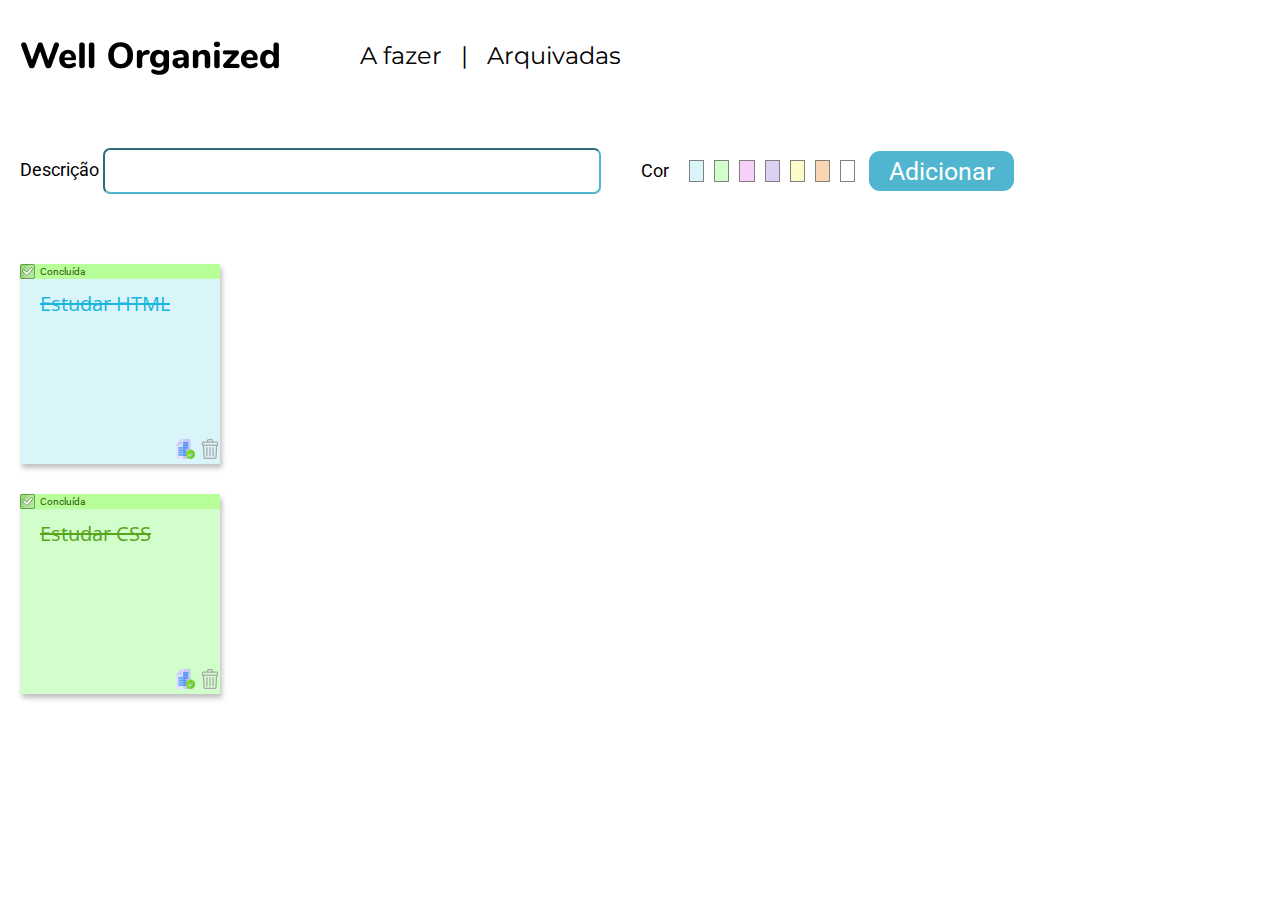
==== index.html @ be7ced45 "cards were formated with color, font-family, font-size  without using  flex box" ====
<!DOCTYPE html>
<html lang="pt-br">

<head>
    <title>Well Organized</title>

    <meta charset="UTF-8">
    <meta name="viewport" content="width=device-width, initial-scale=1.0">
    <link rel="icon" href="./public/assets/favicon.ico">

    <link rel="preconnect" href="https://fonts.googleapis.com">
    <link rel="preconnect" href="https://fonts.gstatic.com" crossorigin>
    <link href="https://fonts.googleapis.com/css2?family=Montserrat&display=swap" rel="stylesheet">

    <link rel="preconnect" href="https://fonts.googleapis.com">
    <link rel="preconnect" href="https://fonts.gstatic.com" crossorigin>
    <link href="https://fonts.googleapis.com/css2?family=Roboto:wght@500&display=swap" rel="stylesheet">
    <link rel="preconnect" href="https://fonts.googleapis.com">

    <link rel="preconnect" href="https://fonts.gstatic.com" crossorigin>
    <link href="https://fonts.googleapis.com/css2?family=Roboto&display=swap" rel="stylesheet">

    <link rel="preconnect" href="https://fonts.googleapis.com">
    <link rel="preconnect" href="https://fonts.gstatic.com" crossorigin>
    <link href="https://fonts.googleapis.com/css2?family=Open+Sans:wght@600&display=swap" rel="stylesheet">

    <link rel="stylesheet" href="/public/css/generic/reset.css">
    <link rel="stylesheet" href="/public/css/style.css">
    <link rel="stylesheet" href="/public/css/components/squares.css">
    
    <link rel="stylesheet" href="/public/css/components/cards.css">



</head>

<body>
    <header>
        <section class="menu">
            <div class="img-logo"><img src="public/assets/well-organized-logo.png"></div>

            <ul class="ul_menu">
                <li><a href="">A fazer</a></li>
                <li>|</li>
                <li><a href="">Arquivadas</a></li>
            </ul>

        </section>

        <section class="sub-menu">
            <ul class="ul_sub-menu">
                <p class="descript">Descrição <input type="text" class="inp-descript"></p>
                <p class="color">Cor</p>

                <div class="square-style">
                    <div class="square-style square1"></div>
                    <div class="square-style square2"></div>
                    <div class="square-style square3"></div>
                    <div class="square-style square4"></div>
                    <div class="square-style square5"></div>
                    <div class="square-style square6"></div>
                    <div class="square-style square7"></div>
                </div>

                <button class="btn-add">Adicionar</button>
            </ul>
        </section>

    </header>

    <main>
        <div class="card-style">
            <section class="card-style card1">
                <header>
                    <img src="./public/assets/checked.png" alt="">
                    <p>Concluída</p>
                </header>
                <main>
                    <section class="card-content"> 
                        Estudar HTML
                    </section>
                   
                </main>
                <footer>
                    <img src="./public/assets/archive-color.png" alt="">
                    <img src="./public/assets/trash-gray-scale.png" alt="">
                </footer>
            </section>

            <section class="card-style card2">
                <header>
                    <img src="./public/assets/checked.png" alt="">
                    <p>Concluída</p>
                </header>
                <main>
                    <section class="card-content">
                        Estudar CSS
                    </section>
                   
                </main>
                <footer>
                    <img src="./public/assets/archive-color.png" alt="">
                    <img src="./public/assets/trash-gray-scale.png" alt="">
                </footer>
            </section>
            
        </div>
    </main>
</body>

</html>
---- public/css/style.css ----
.menu{
    display: flex;
    flex-direction: row;
}

.img-logo{
    padding: 20px;
    margin-top: 5px;
    margin-bottom: 20px;
}

.ul_menu{
    margin: auto;
    margin-bottom: 60px;
    padding-right: 600px;
}

li, a{
    display: inline;
    padding: 5px;
    font-family: 'Montserrat', sans-serif;
    font-size: 24px;
    color: #000000;
    text-decoration: none;
}

p{
    font-family: 'Roboto', sans-serif;
    font-size: 18px;
}

.ul_sub-menu{
   display: flex;
   align-items: center;
   margin-bottom: 50px;
}

.descript{
    padding: 20px;
}

.color{
    padding: 20px;
}

.inp-descript{
    width: 490px;
    height: 40px;
    border-color: #50b6cf;
    border-radius: 7px;
}

.square-style{
    width: 20px;
    height: 20px;
    display: flex;
    align-items: center;
    justify-content: space-between;
    width: 13%;
} 

.btn-add{
    font-family: 'Roboto', sans-serif;
    font-size: 25px;
    color: #ffffff;
    border: none;
    width: 145px;
    height: 40px;
    background-color: #50b6cf;
    border-radius: 11px;
    cursor: pointer;
    margin-left: 14px;
}

main{
    margin-left: 20px;
}

.card-style {
    width: 200px;
    height: 200px;
    /*display: flex;*/
    /*justify-content: space-between;*/
    margin-bottom: 30px;
}

.card-style header{
    display: flex;
    background-color: #b8ff99;
    
}

.card-style header p{
    font-family: 'Roboto', sans-serif;
    font-size: 10px;
    color: #2b5a07;
    margin-top: 3px;
    margin-left: 5px;
}

.card-style footer{
    display: flex;
    justify-content: end;
    margin-top: 125px;
}

.card-style footer img{
   margin-left: 5px;
}
.card-style .card-content{
    font-family: 'Open Sans', sans-serif;
    font-size: 20px;
}

.card-style main .card-content{
    margin-top: 15px;
}

.card-style .card1 .card-content{
    color:  #19b5dc;
    text-decoration: line-through;
}

.card-style .card2 .card-content{
    color:  #58a51d;
    text-decoration: line-through;
}
---- public/css/components/squares.css ----
.square-style .square1{
    background-color: #daf5fa;
    border: solid 1.5px grey;
    margin-right: 10px;
}

.square-style .square2{
    background-color:#d1fecb;
    border: solid 1.5px grey;
    margin-right: 10px;
}

.square-style .square3{
    background-color: #f6d0f6;
    border: solid 1.5px grey;
    margin-right: 10px;
}

.square-style .square4{
    background-color:  #dcd0f3;
    border: solid 1.5px grey;
}

.square-style .square5{
    background-color: #fcfccb;
    border: solid 1.5px grey;
    margin-left: 10px;
}

.square-style .square6{
    background-color: #fbd4b4;
    border: solid 1.5px grey;
    margin-left: 10px;
}

.square-style .square7{
    background-color: #ffffff;
    border: solid 1.5px grey;
    margin-left: 10px;
}
---- public/css/components/cards.css ----
.card-style .card1{
    background-color: #daf5fa;
    box-shadow: 2px 4px 5px rgba(0, 0, 0, 0.25);
    display: inline-block;
}

.card-style .card2{
    background-color:#d1fecb;
    box-shadow: 2px 4px 5px rgba(0, 0, 0, 0.25);
    display: inline-block;
}
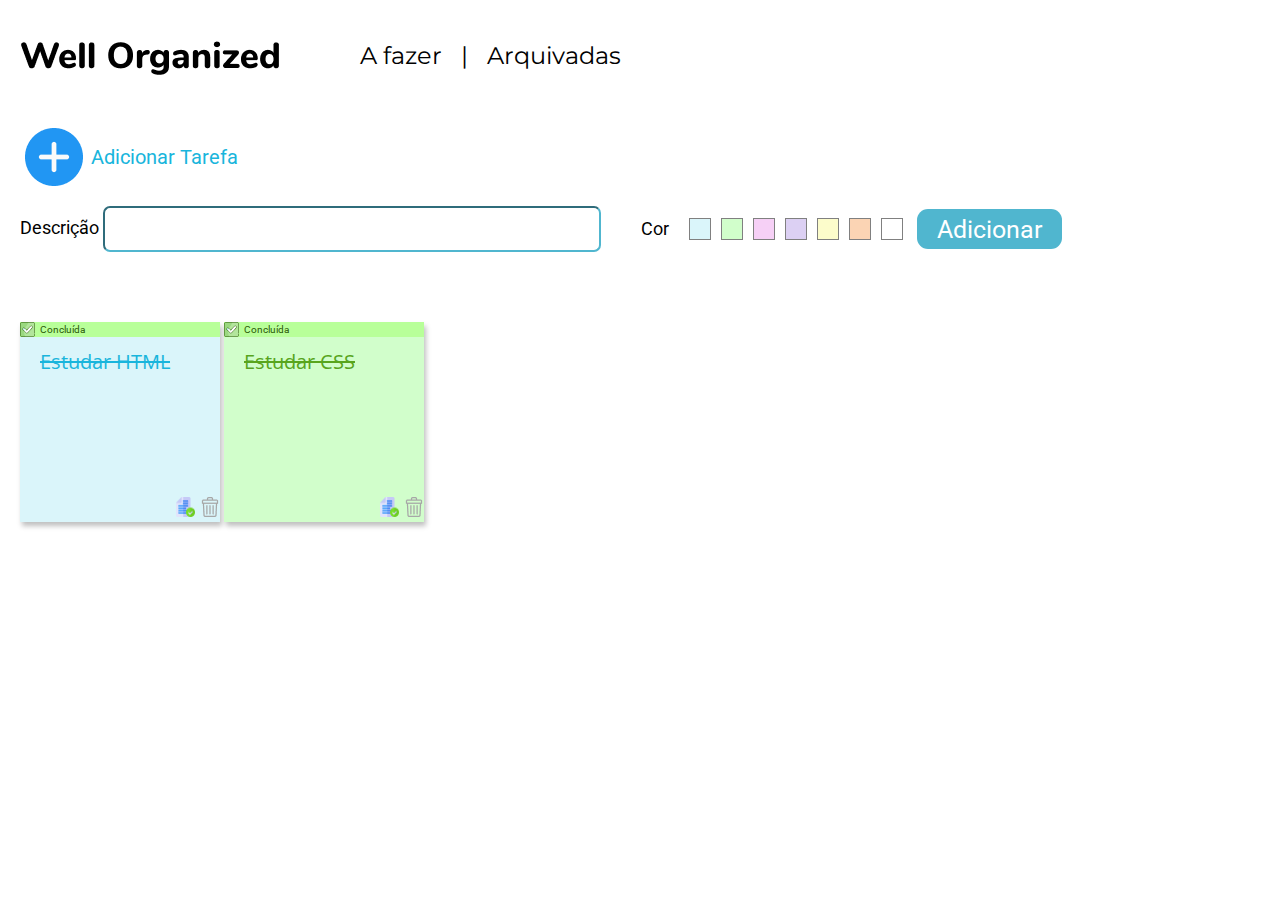
==== commit 7bfe298e: "added the button to add the task and the tag p Adicionar Tarefa" ====
--- a/index.html
+++ b/index.html
@@ -48,6 +48,10 @@
         </section>
 
         <section class="sub-menu">
+
+            <div class="task-add">
+                <img src="public/assets/task-add-icon.png"><p>Adicionar Tarefa</p>
+            </div>
             <ul class="ul_sub-menu">
                 <p class="descript">Descrição <input type="text" class="inp-descript"></p>
                 <p class="color">Cor</p>
--- a/public/css/style.css
+++ b/public/css/style.css
@@ -51,12 +51,9 @@
 }
 
 .square-style{
-    width: 20px;
-    height: 20px;
     display: flex;
     align-items: center;
     justify-content: space-between;
-    width: 13%;
 } 
 
 .btn-add{
@@ -79,8 +76,7 @@
 .card-style {
     width: 200px;
     height: 200px;
-    /*display: flex;*/
-    /*justify-content: space-between;*/
+    display: inline;
     margin-bottom: 30px;
 }
 
@@ -124,4 +120,19 @@
 .card-style .card2 .card-content{
     color:  #58a51d;
     text-decoration: line-through;
-}+}
+
+.task-add{
+    display: flex;
+    flex-direction: row;
+    align-items: center;
+    padding-left: 25px;
+}
+
+.task-add p{
+    font-family: 'Roboto', sans-serif;
+    font-size: 20px;
+    font-style: bold;
+    color: #19b5dc;
+    padding-left: 8px;
+}
--- a/public/css/components/squares.css
+++ b/public/css/components/squares.css
@@ -2,39 +2,53 @@
     background-color: #daf5fa;
     border: solid 1.5px grey;
     margin-right: 10px;
+    width: 20px;
+    height: 20px;
 }
 
 .square-style .square2{
     background-color:#d1fecb;
     border: solid 1.5px grey;
     margin-right: 10px;
+    width: 20px;
+    height: 20px;
 }
 
 .square-style .square3{
     background-color: #f6d0f6;
     border: solid 1.5px grey;
     margin-right: 10px;
+    width: 20px;
+    height: 20px;
 }
 
 .square-style .square4{
     background-color:  #dcd0f3;
     border: solid 1.5px grey;
+    width: 20px;
+    height: 20px;
 }
 
 .square-style .square5{
     background-color: #fcfccb;
     border: solid 1.5px grey;
     margin-left: 10px;
+    width: 20px;
+    height: 20px;
 }
 
 .square-style .square6{
     background-color: #fbd4b4;
     border: solid 1.5px grey;
     margin-left: 10px;
+    width: 20px;
+    height: 20px;
 }
 
 .square-style .square7{
     background-color: #ffffff;
     border: solid 1.5px grey;
     margin-left: 10px;
+    width: 20px;
+    height: 20px;
 }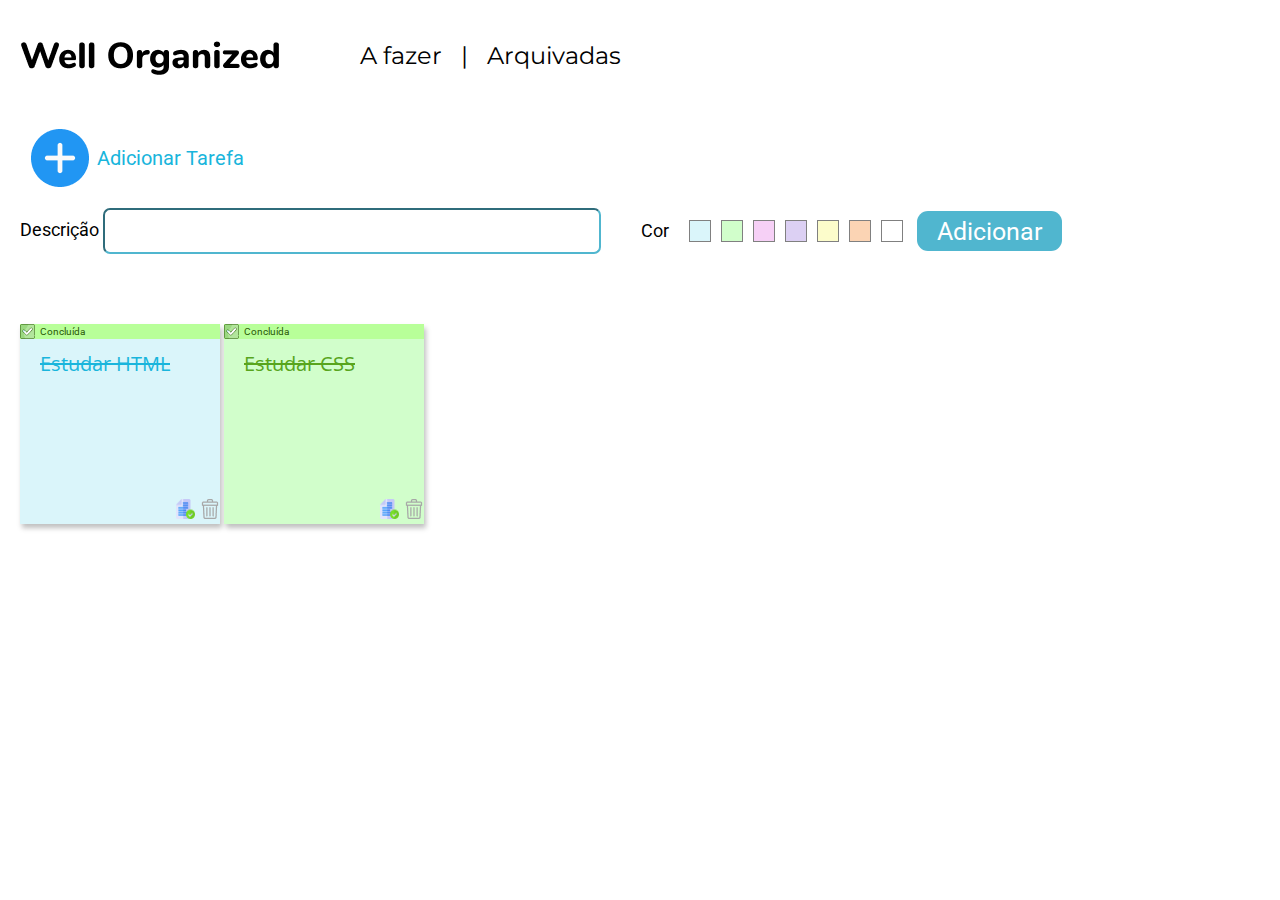
==== commit 944ddee4: "added the tag button to involve the image task-add-icon and the tag p Adicionar Tarefa, the button w" ====
--- a/index.html
+++ b/index.html
@@ -50,7 +50,7 @@
         <section class="sub-menu">
 
             <div class="task-add">
-                <img src="public/assets/task-add-icon.png"><p>Adicionar Tarefa</p>
+                <button id="btn-add"><img src="public/assets/task-add-icon.png"><p>Adicionar Tarefa</p></button>
             </div>
             <ul class="ul_sub-menu">
                 <p class="descript">Descrição <input type="text" class="inp-descript"></p>
--- a/public/css/style.css
+++ b/public/css/style.css
@@ -129,6 +129,15 @@
     padding-left: 25px;
 }
 
+#btn-add{
+    cursor: pointer;
+    border: none;
+    background-color: #ffffff;
+    display: flex;
+    flex-direction: row;
+    align-items: center;
+}
+
 .task-add p{
     font-family: 'Roboto', sans-serif;
     font-size: 20px;
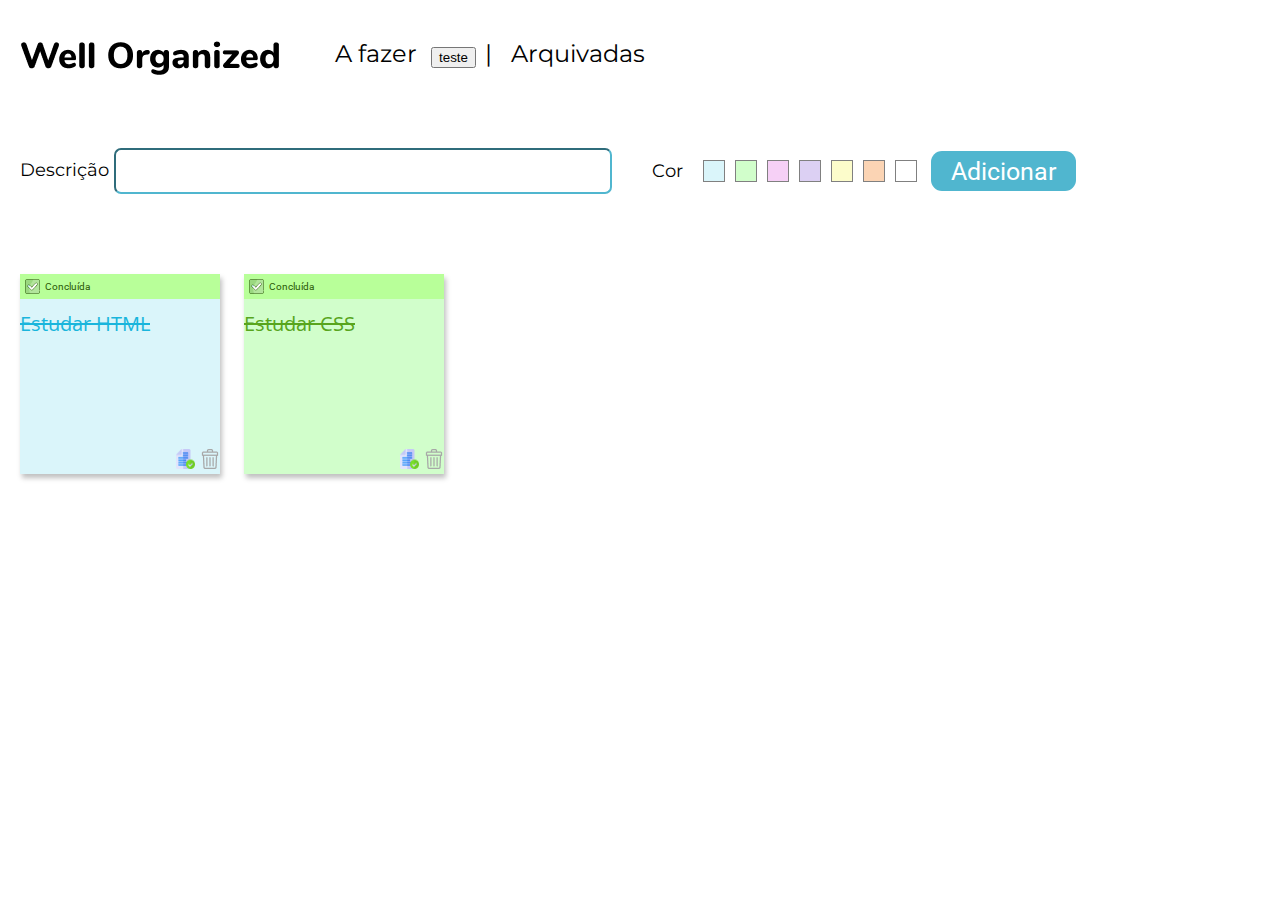
==== commit a9a5fb85: "javascript funcionalities onclick started to run, button teste was added just for testing" ====
--- a/index.html
+++ b/index.html
@@ -40,21 +40,23 @@
             <div class="img-logo"><img src="public/assets/well-organized-logo.png"></div>
 
             <ul class="ul_menu">
-                <li><a href="">A fazer</a></li>
+                <li><a href="index.html" id="toDo">A fazer</a></li>
+                <button onclick="functionClick()"> teste </button>
                 <li>|</li>
-                <li><a href="">Arquivadas</a></li>
+                <li><a href="arquivadas.html">Arquivadas</a></li>
             </ul>
 
         </section>
 
         <section class="sub-menu">
 
-            <div class="task-add">
-                <button id="btn-add"><img src="public/assets/task-add-icon.png"><p>Adicionar Tarefa</p></button>
+            <div class="taskAdd" id="idtask">
+                <button id="btn-add" onclick="functionClickTaskAdd()"><img src="public/assets/task-add-icon.png"><p>Adicionar Tarefa</p></button>
             </div>
-            <ul class="ul_sub-menu">
-                <p class="descript">Descrição <input type="text" class="inp-descript"></p>
-                <p class="color">Cor</p>
+
+            <ul class="ul_sub-menu" id="idulsub-menu">
+                <label for="inp-descript" class="descript">Descrição <input type="text" class="inp-descript"></label>
+                <label class="color">Cor</label>
 
                 <div class="square-style">
                     <div class="square-style square1"></div>
@@ -110,6 +112,6 @@
             
         </div>
     </main>
+<script src="public/js/index.js"></script>
 </body>
-
 </html>--- a/public/css/style.css
+++ b/public/css/style.css
@@ -23,16 +23,25 @@
     color: #000000;
     text-decoration: none;
 }
-
-p{
-    font-family: 'Roboto', sans-serif;
+.arquivada p{
+    font-family: 'Montserrat', sans-serif;
     font-size: 18px;
+    margin: 30px;
+}
+label{
+    font-family: 'Montserrat', sans-serif;
+    font-size: 18px;
+    color: #000000;
 }
 
-.ul_sub-menu{
+.ul_sub-menu {
    display: flex;
    align-items: center;
    margin-bottom: 50px;
+}
+
+.style_sub-menu {
+  display: none;
 }
 
 .descript{
@@ -69,20 +78,17 @@
     margin-left: 14px;
 }
 
-main{
-    margin-left: 20px;
-}
-
 .card-style {
     width: 200px;
     height: 200px;
     display: inline;
-    margin-bottom: 30px;
+    margin: 10px;
 }
 
 .card-style header{
     display: flex;
     background-color: #b8ff99;
+    padding: 5px;
     
 }
 
@@ -97,7 +103,7 @@
 .card-style footer{
     display: flex;
     justify-content: end;
-    margin-top: 125px;
+    margin-top: 115px;
 }
 
 .card-style footer img{
@@ -122,8 +128,8 @@
     text-decoration: line-through;
 }
 
-.task-add{
-    display: flex;
+.taskAdd{
+    display: none;
     flex-direction: row;
     align-items: center;
     padding-left: 25px;
@@ -138,7 +144,7 @@
     align-items: center;
 }
 
-.task-add p{
+.taskAdd p{
     font-family: 'Roboto', sans-serif;
     font-size: 20px;
     font-style: bold;
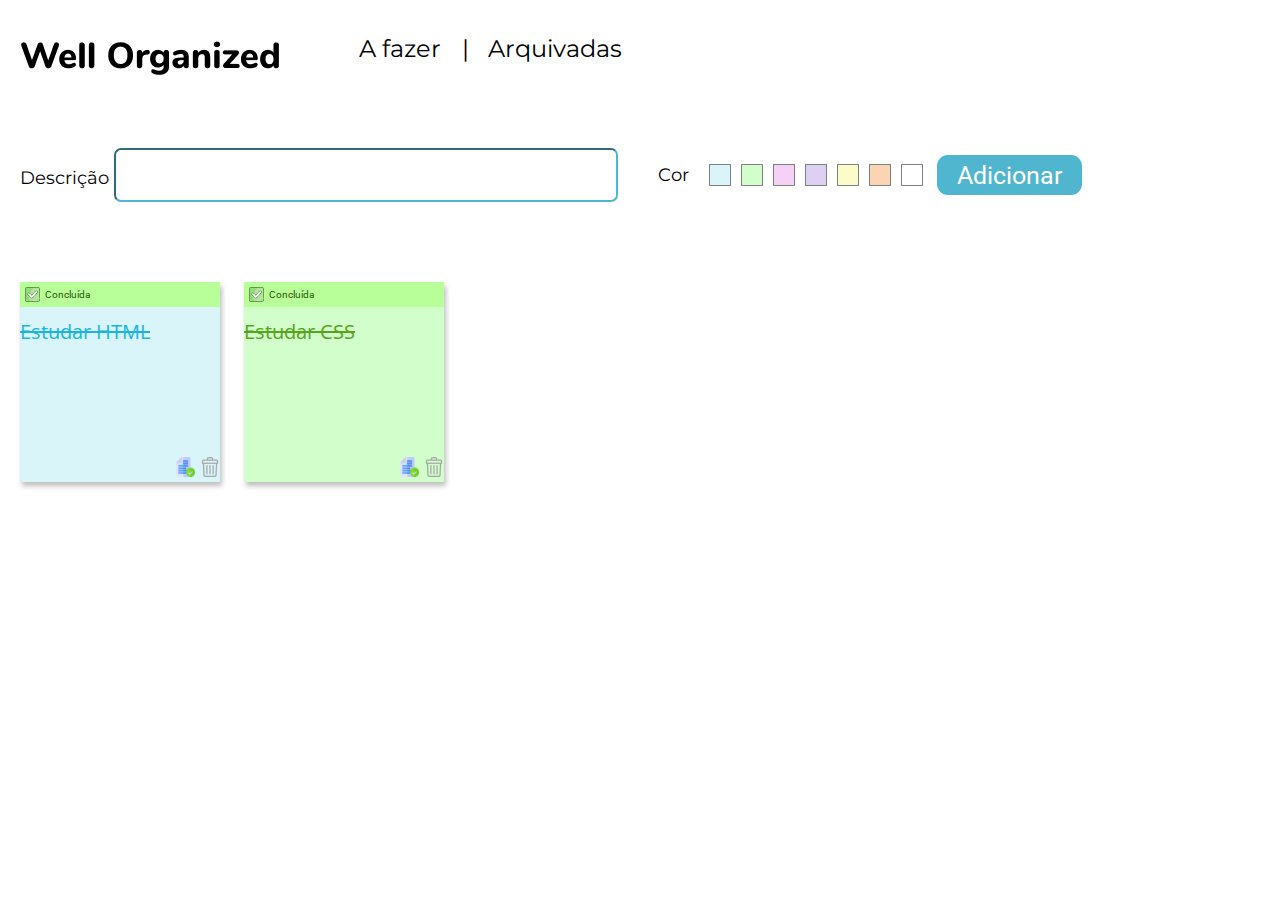
==== commit 5e2ccad8: "a input type button was added to A fazer in the menu (index) and the onclick for this input was corr" ====
--- a/index.html
+++ b/index.html
@@ -40,8 +40,7 @@
             <div class="img-logo"><img src="public/assets/well-organized-logo.png"></div>
 
             <ul class="ul_menu">
-                <li><a href="index.html" id="toDo">A fazer</a></li>
-                <button onclick="functionClick()"> teste </button>
+                <li> <input type="button" id="toDo" onclick="functionClick()" value="A fazer"/> </li>
                 <li>|</li>
                 <li><a href="arquivadas.html">Arquivadas</a></li>
             </ul>
--- a/public/css/style.css
+++ b/public/css/style.css
@@ -15,13 +15,19 @@
     padding-right: 600px;
 }
 
-li, a{
+li, a, input{
     display: inline;
     padding: 5px;
     font-family: 'Montserrat', sans-serif;
     font-size: 24px;
     color: #000000;
     text-decoration: none;
+}
+
+#toDo{
+    border: none;
+    background-color: white;
+    cursor: pointer;
 }
 .arquivada p{
     font-family: 'Montserrat', sans-serif;
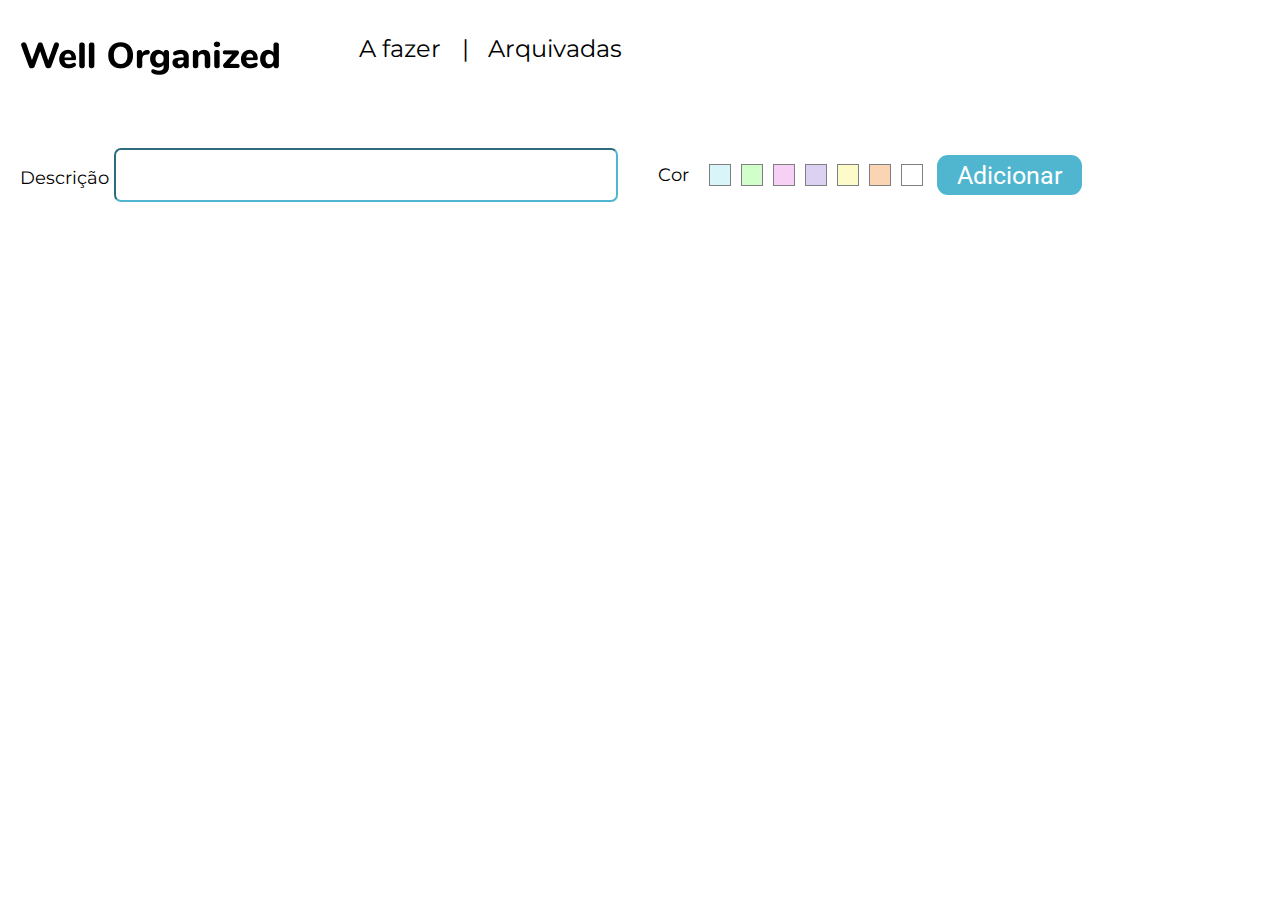
==== commit 8acf9c68: "creating the funcionality for add tasks" ====
--- a/index.html
+++ b/index.html
@@ -27,7 +27,7 @@
     <link rel="stylesheet" href="/public/css/generic/reset.css">
     <link rel="stylesheet" href="/public/css/style.css">
     <link rel="stylesheet" href="/public/css/components/squares.css">
-    
+
     <link rel="stylesheet" href="/public/css/components/cards.css">
 
 
@@ -40,7 +40,7 @@
             <div class="img-logo"><img src="public/assets/well-organized-logo.png"></div>
 
             <ul class="ul_menu">
-                <li> <input type="button" id="toDo" onclick="functionClick()" value="A fazer"/> </li>
+                <li> <input type="button" id="toDo" onclick="functionClick()" value="A fazer" /> </li>
                 <li>|</li>
                 <li><a href="arquivadas.html">Arquivadas</a></li>
             </ul>
@@ -50,21 +50,24 @@
         <section class="sub-menu">
 
             <div class="taskAdd" id="idtask">
-                <button id="btn-add" onclick="functionClickTaskAdd()"><img src="public/assets/task-add-icon.png"><p>Adicionar Tarefa</p></button>
+                <button id="btn-add" onclick="functionClickTaskAdd()"><img src="public/assets/task-add-icon.png">
+                    <p>Adicionar Tarefa</p>
+                </button>
             </div>
 
             <ul class="ul_sub-menu" id="idulsub-menu">
-                <label for="inp-descript" class="descript">Descrição <input type="text" class="inp-descript"></label>
+                <label for="inp-descript" class="descript" id="descript">Descrição <input type="text" class="inp-descript"></label>
                 <label class="color">Cor</label>
 
-                <div class="square-style">
-                    <div class="square-style square1"></div>
-                    <div class="square-style square2"></div>
-                    <div class="square-style square3"></div>
-                    <div class="square-style square4"></div>
-                    <div class="square-style square5"></div>
-                    <div class="square-style square6"></div>
-                    <div class="square-style square7"></div>
+                <div class="square-style" id="square-style">
+                    
+                    <div class="square-style square1" name="cor" value="color1"></div>
+                    <div class="square-style square2" name="cor" value="color2"></div>
+                    <div class="square-style square3" name="cor" value="color3"></div>
+                    <div class="square-style square4" name="cor" value="color4"></div>
+                    <div class="square-style square5" name="cor" value="color5"></div>
+                    <div class="square-style square6" name="cor" value="color6"></div>
+                    <div class="square-style square7" name="cor" value="color7"></div>
                 </div>
 
                 <button class="btn-add">Adicionar</button>
@@ -73,44 +76,11 @@
 
     </header>
 
-    <main>
-        <div class="card-style">
-            <section class="card-style card1">
-                <header>
-                    <img src="./public/assets/checked.png" alt="">
-                    <p>Concluída</p>
-                </header>
-                <main>
-                    <section class="card-content"> 
-                        Estudar HTML
-                    </section>
-                   
-                </main>
-                <footer>
-                    <img src="./public/assets/archive-color.png" alt="">
-                    <img src="./public/assets/trash-gray-scale.png" alt="">
-                </footer>
-            </section>
+    <section class="section-card" id="section card"></section>
 
-            <section class="card-style card2">
-                <header>
-                    <img src="./public/assets/checked.png" alt="">
-                    <p>Concluída</p>
-                </header>
-                <main>
-                    <section class="card-content">
-                        Estudar CSS
-                    </section>
-                   
-                </main>
-                <footer>
-                    <img src="./public/assets/archive-color.png" alt="">
-                    <img src="./public/assets/trash-gray-scale.png" alt="">
-                </footer>
-            </section>
-            
-        </div>
-    </main>
-<script src="public/js/index.js"></script>
+    <script src="public/js/index.js"></script>
+    <script src="public/js/Cartao.js"></script>
+
 </body>
+
 </html>--- a/public/css/components/squares.css
+++ b/public/css/components/squares.css
@@ -4,6 +4,7 @@
     margin-right: 10px;
     width: 20px;
     height: 20px;
+    cursor: pointer;
 }
 
 .square-style .square2{
@@ -12,6 +13,7 @@
     margin-right: 10px;
     width: 20px;
     height: 20px;
+    cursor: pointer;
 }
 
 .square-style .square3{
@@ -20,6 +22,7 @@
     margin-right: 10px;
     width: 20px;
     height: 20px;
+    cursor: pointer;
 }
 
 .square-style .square4{
@@ -27,6 +30,7 @@
     border: solid 1.5px grey;
     width: 20px;
     height: 20px;
+    cursor: pointer;
 }
 
 .square-style .square5{
@@ -35,6 +39,7 @@
     margin-left: 10px;
     width: 20px;
     height: 20px;
+    cursor: pointer;
 }
 
 .square-style .square6{
@@ -43,6 +48,7 @@
     margin-left: 10px;
     width: 20px;
     height: 20px;
+    cursor: pointer;
 }
 
 .square-style .square7{
@@ -51,4 +57,5 @@
     margin-left: 10px;
     width: 20px;
     height: 20px;
+    cursor: pointer;
 }